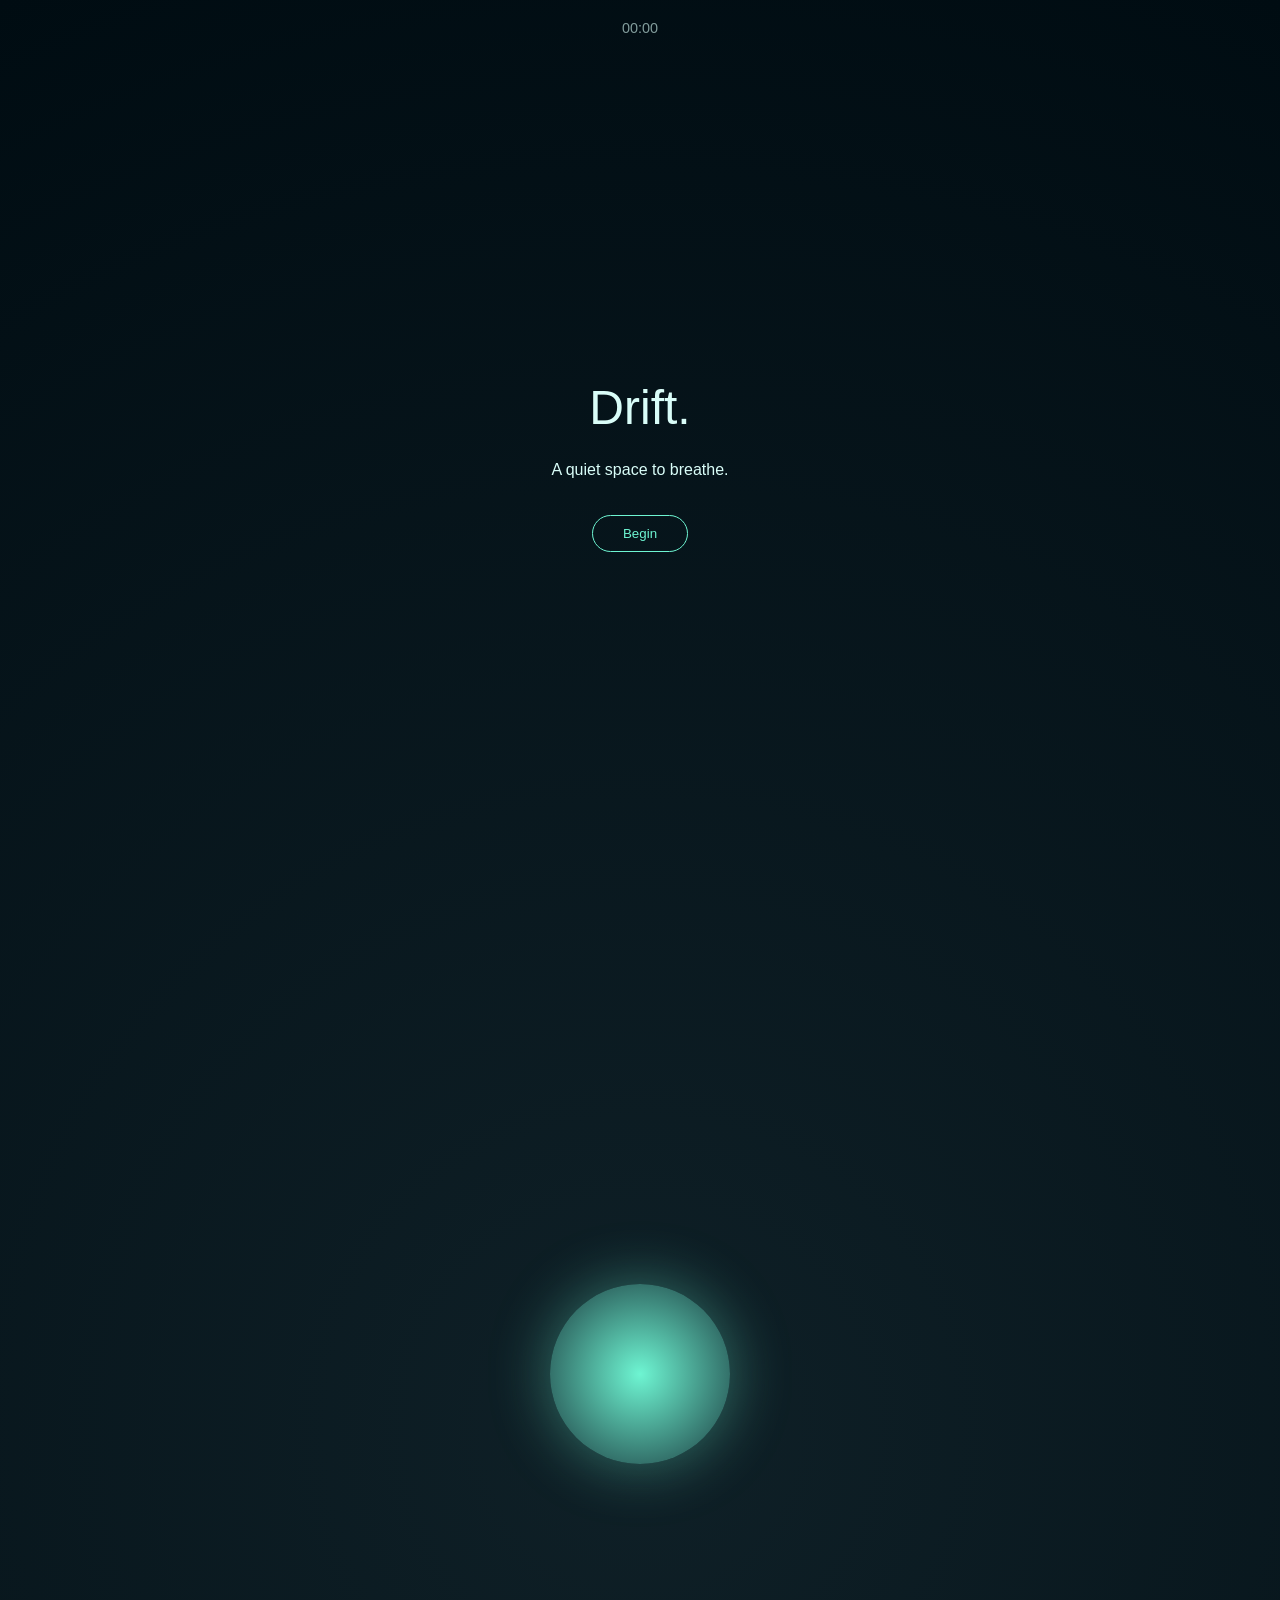
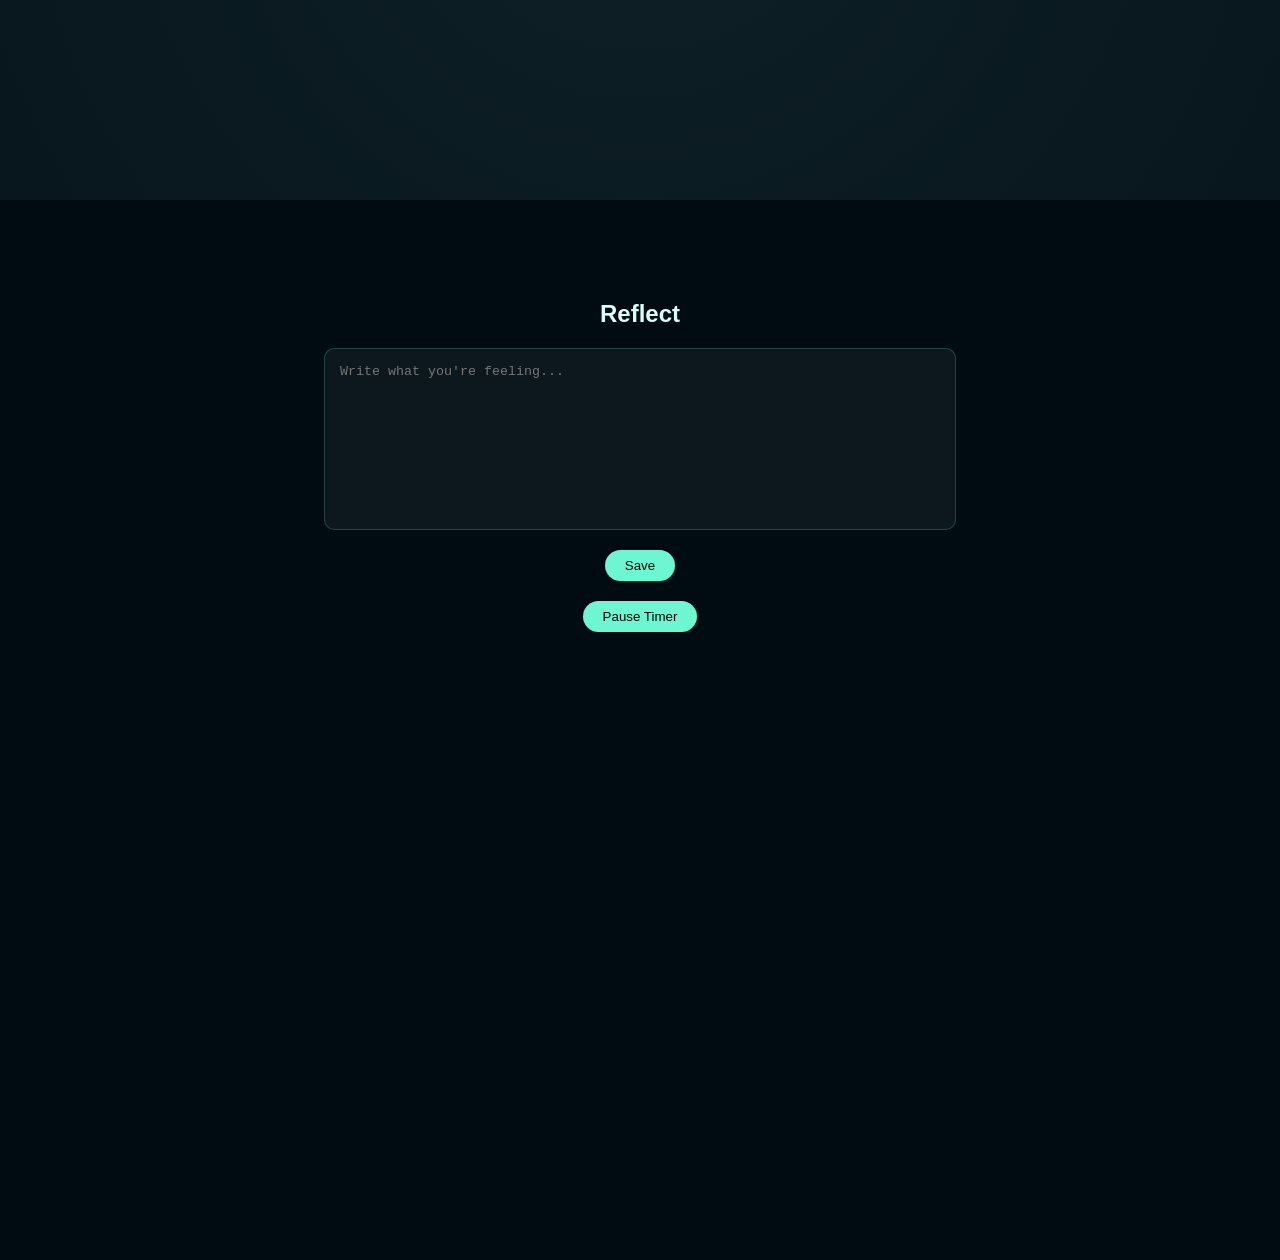
==== index.html @ ee930a50 "Update and rename calmzone.html to index.html" ====
<!DOCTYPE html>
<html lang="en">
<head>
<meta charset="UTF-8">
<meta name="viewport" content="width=device-width, initial-scale=1.0">
<title>Drift with me</title>
<link rel="stylesheet" href="styless.css">
</head>
<body>

<div class="intro" id="intro">
  <h1>Drift.</h1>
  <p>A quiet space to breathe.</p>
  <button id="startBtn">Begin</button>
</div>

<section class="hero hidden" id="hero">
  <div class="timer" id="timer">00:00</div>
  <div class="instruction" id="instruction">Inhale</div>
  <div class="orb" id="orb"></div>
</section>

<section class="journal hidden" id="journal">
  <h2>Reflect</h2>
  <textarea id="journalInput" placeholder="Write what you're feeling..."></textarea>
  <button id="saveBtn">Save</button>
  <button id="pausetimer">Pause Timer</button>
  <div class="saved" id="savedMsg">Saved quietly.</div>
</section>

<audio id="ambient" loop>
  <source src="ambient/valentinalopezz-calm-atmosphere-294371.mp3" type="audio/mp3">
</audio>

<script src="scriptss.js"></script>
</body>
</html>
---- styless.css ----
body {
  margin: 0;
  font-family: 'Segoe UI', sans-serif;
  background: radial-gradient(circle at center, #0f2027, #000c12);
  color: #d9fdf8;
  overflow-x: hidden;
  transition: background 8s ease-in-out;
}

.hidden {
  display: none;
}


.intro {
  height: 100vh;
  display: flex;
  flex-direction: column;
  align-items: center;
  justify-content: center;
}

.intro h1 {
  font-weight: 300;
  font-size: 3rem;
  margin-bottom: 10px;
}

.intro button {
  margin-top: 20px;
  padding: 10px 30px;
  border-radius: 30px;
  border: 1px solid #6ef5d2;
  background: transparent;
  color: #6ef5d2;
  cursor: pointer;
}


.hero {
  height: 100vh;
  display: flex;
  flex-direction: column;
  align-items: center;
  justify-content: center;
}

.timer {
  position: absolute;
  top: 20px;
  font-size: 0.9rem;
  opacity: 0.6;
}

.instruction {
  margin-bottom: 30px;
  letter-spacing: 3px;
  opacity: 0;
  transition: opacity 1.5s ease;
}

.orb {
  width: 180px;
  height: 180px;
  border-radius: 50%;
  background: radial-gradient(circle, #6ef5d2, #1b3a3f);
  box-shadow: 0 0 60px rgba(110,245,210,0.4);
  transition: transform 4s ease-in-out;
}

.sound-toggle {
  margin-top: 40px;
  background: transparent;
  border: 1px solid #6ef5d2;
  color: #6ef5d2;
  padding: 8px 16px;
  border-radius: 20px;
  cursor: pointer;
}


.journal {
  min-height: 100vh;
  padding: 80px 20px;
  display: flex;
  flex-direction: column;
  align-items: center;
  background: #000c12;
}

textarea {
  width: 80%;
  max-width: 600px;
  height: 150px;
  background: rgba(255,255,255,0.05);
  border: 1px solid rgba(110,245,210,0.2);
  color: white;
  padding: 15px;
  border-radius: 10px;
  resize: none;
}

#saveBtn {
  margin-top: 20px;
  padding: 8px 20px;
  border: none;
  background: #6ef5d2;
  color: black;
  border-radius: 20px;
  cursor: pointer;
}

#pausetimer {
  margin-top: 20px;
  padding: 8px 20px;
  border: none;
  background: #6ef5d2;
  color: black;
  border-radius: 20px;
  cursor: pointer;
}

.saved {
  margin-top: 15px;
  opacity: 0;
  transition: opacity 1s ease;
  font-size: 0.9rem;
}
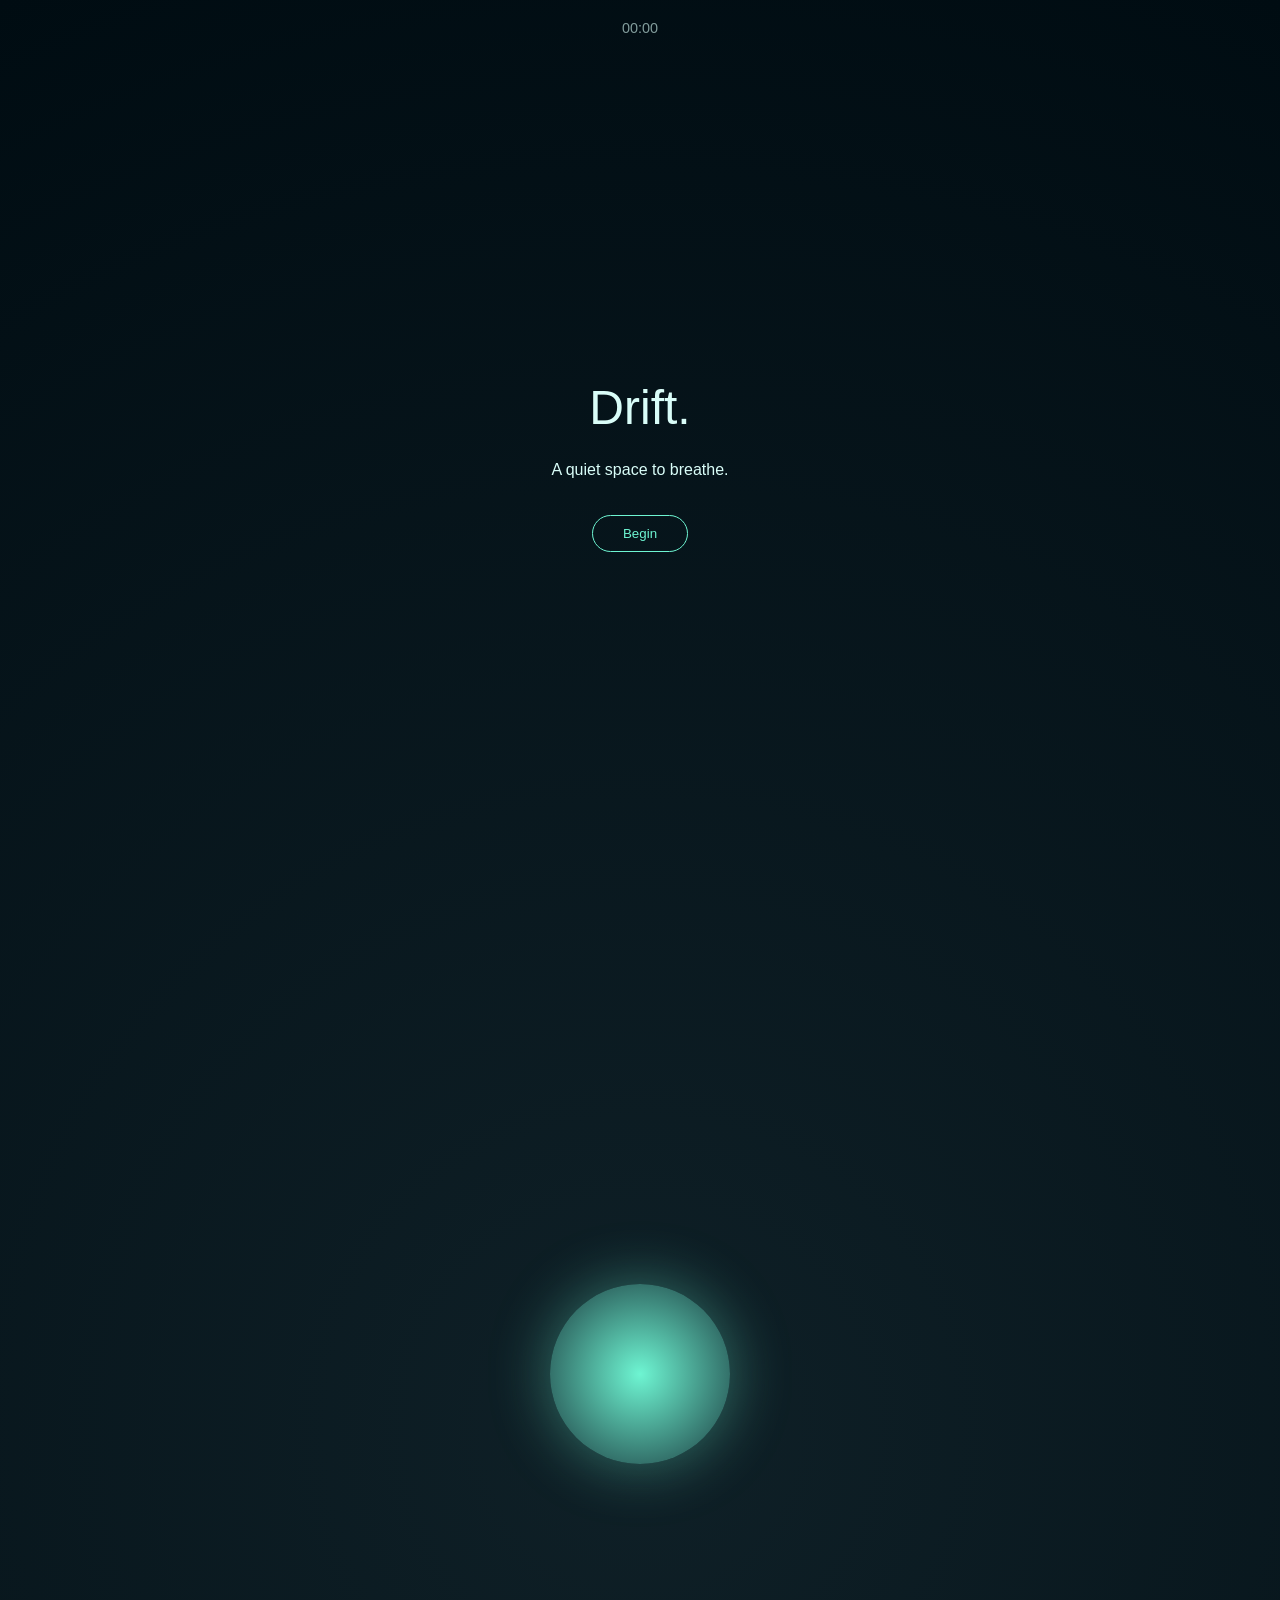
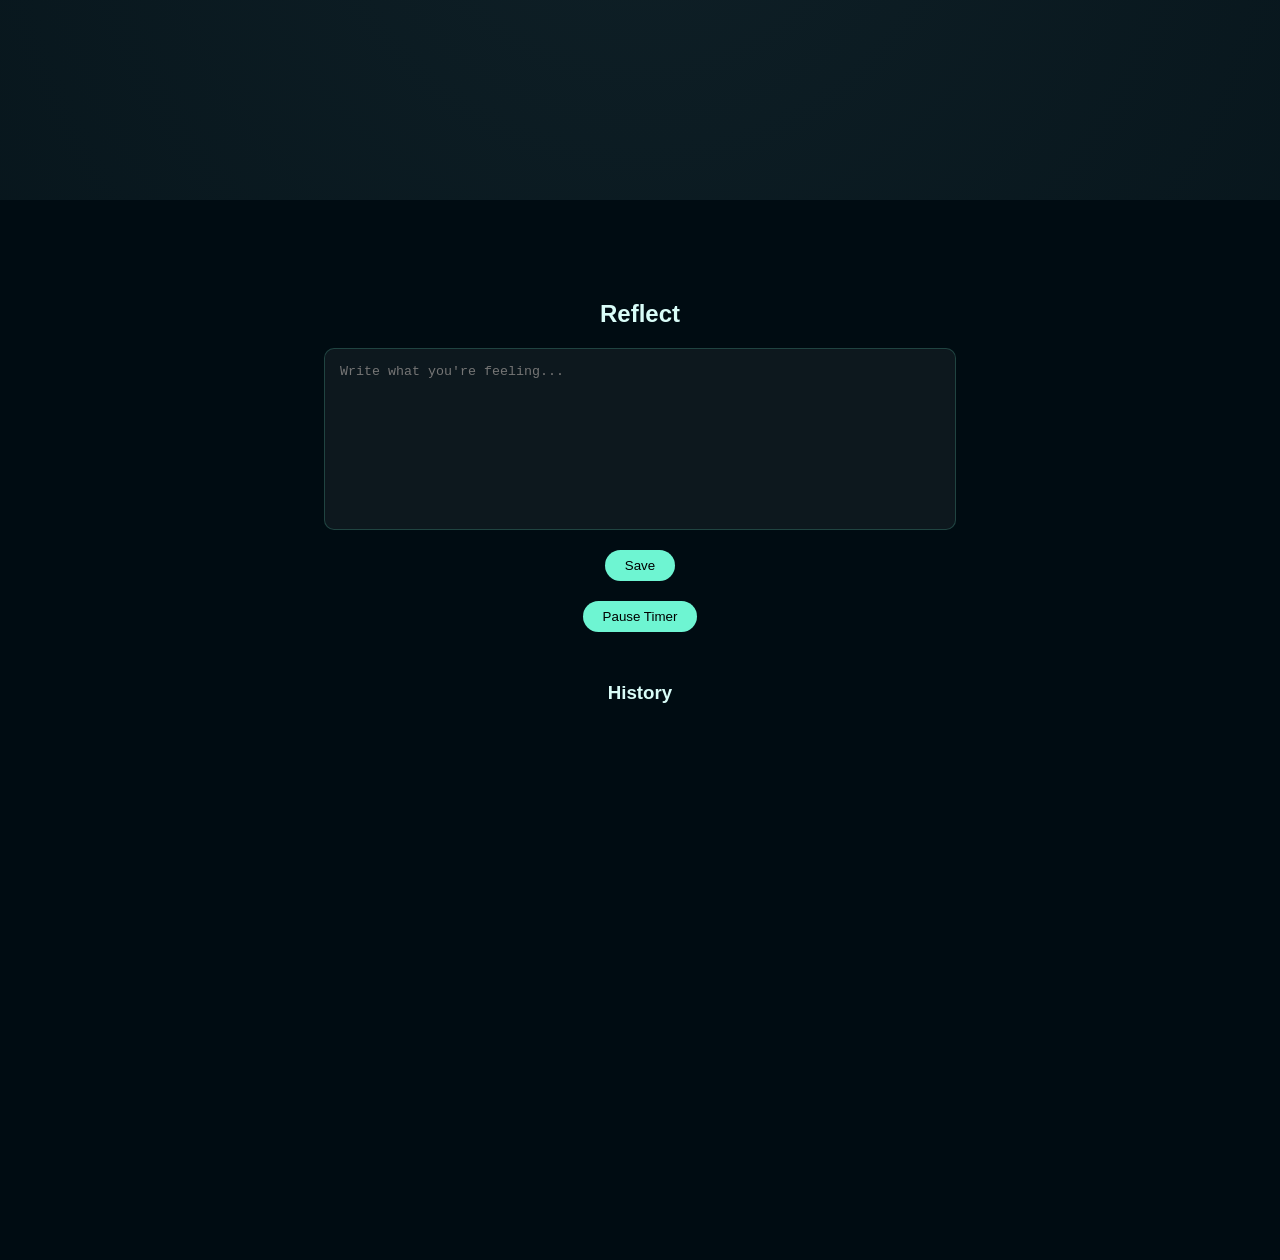
==== commit 33604aca: "Update index.html" ====
--- a/index.html
+++ b/index.html
@@ -26,6 +26,11 @@
   <button id="saveBtn">Save</button>
   <button id="pausetimer">Pause Timer</button>
   <div class="saved" id="savedMsg">Saved quietly.</div>
+  <div class="history">
+  <h3>History</h3>
+  <div id="historyList"></div>
+</div>
+
 </section>
 
 <audio id="ambient" loop>
@@ -36,3 +41,4 @@
 </body>
 </html>
 
+
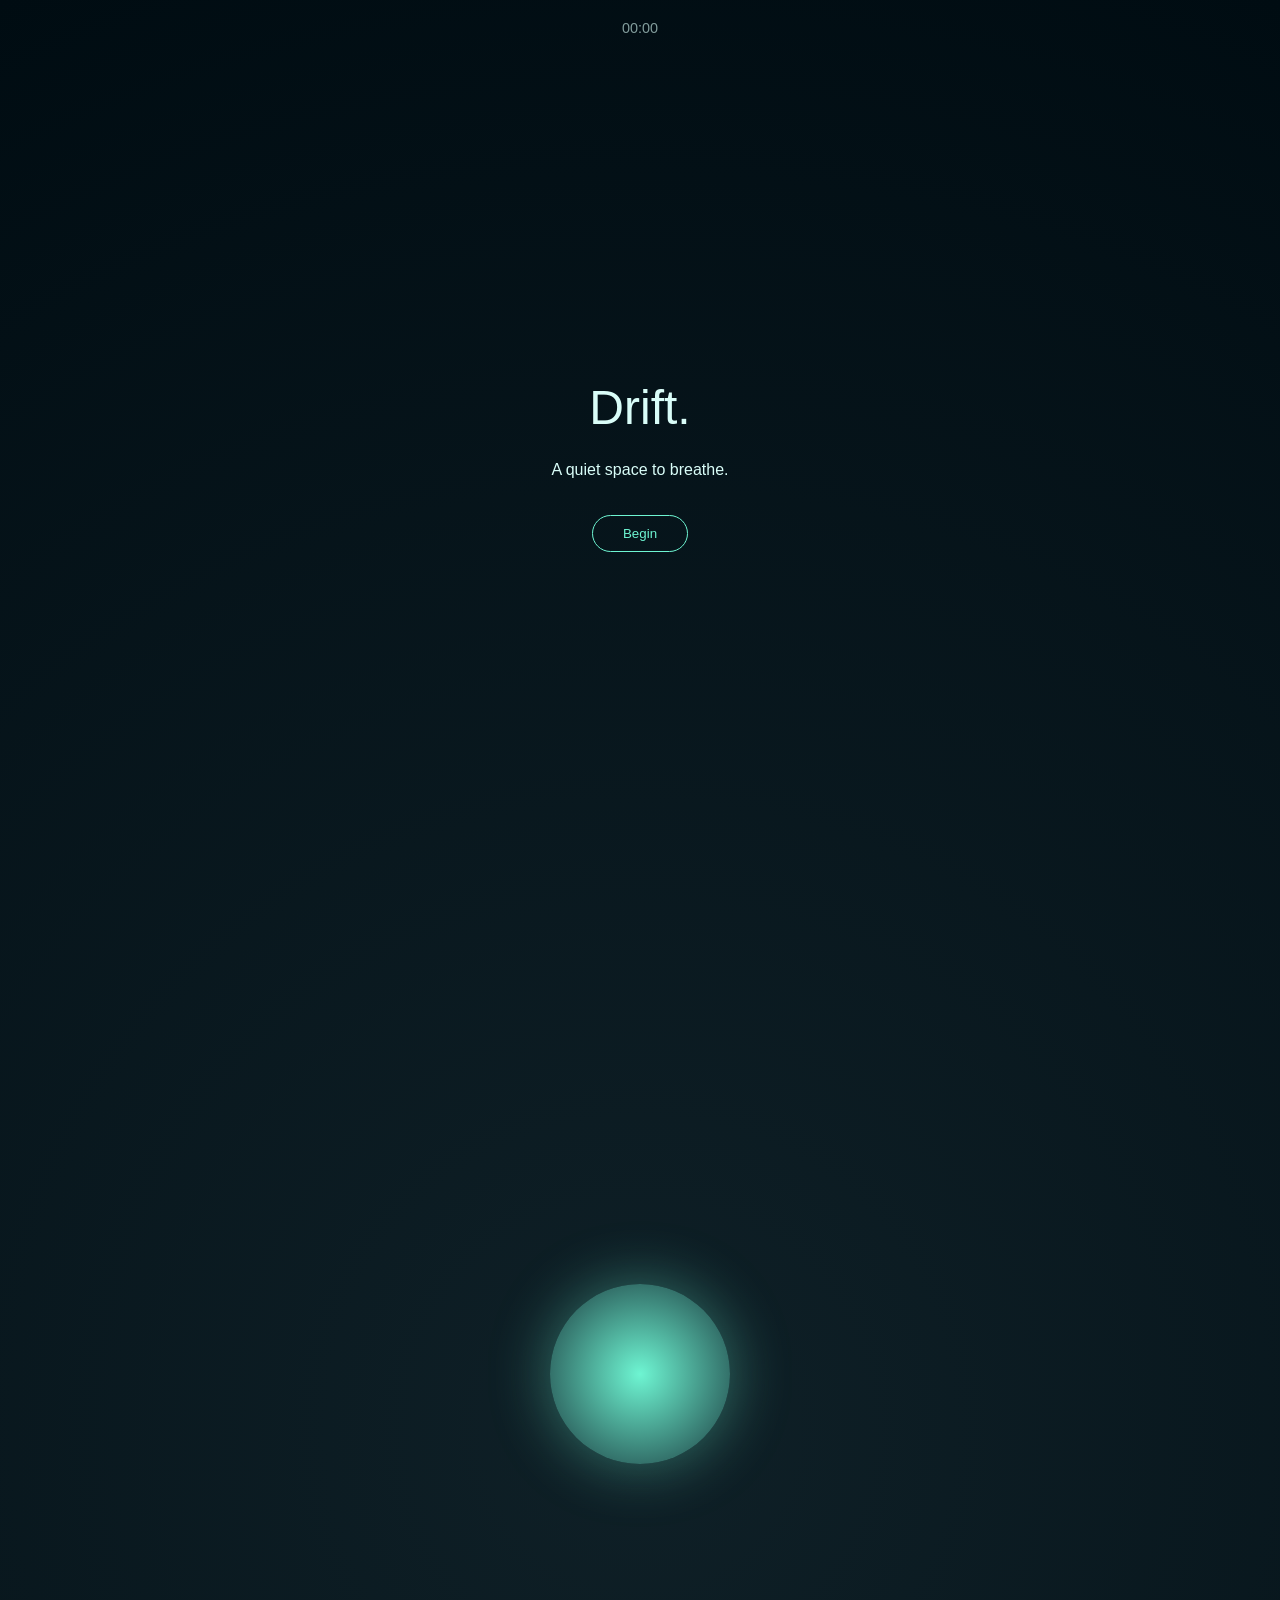
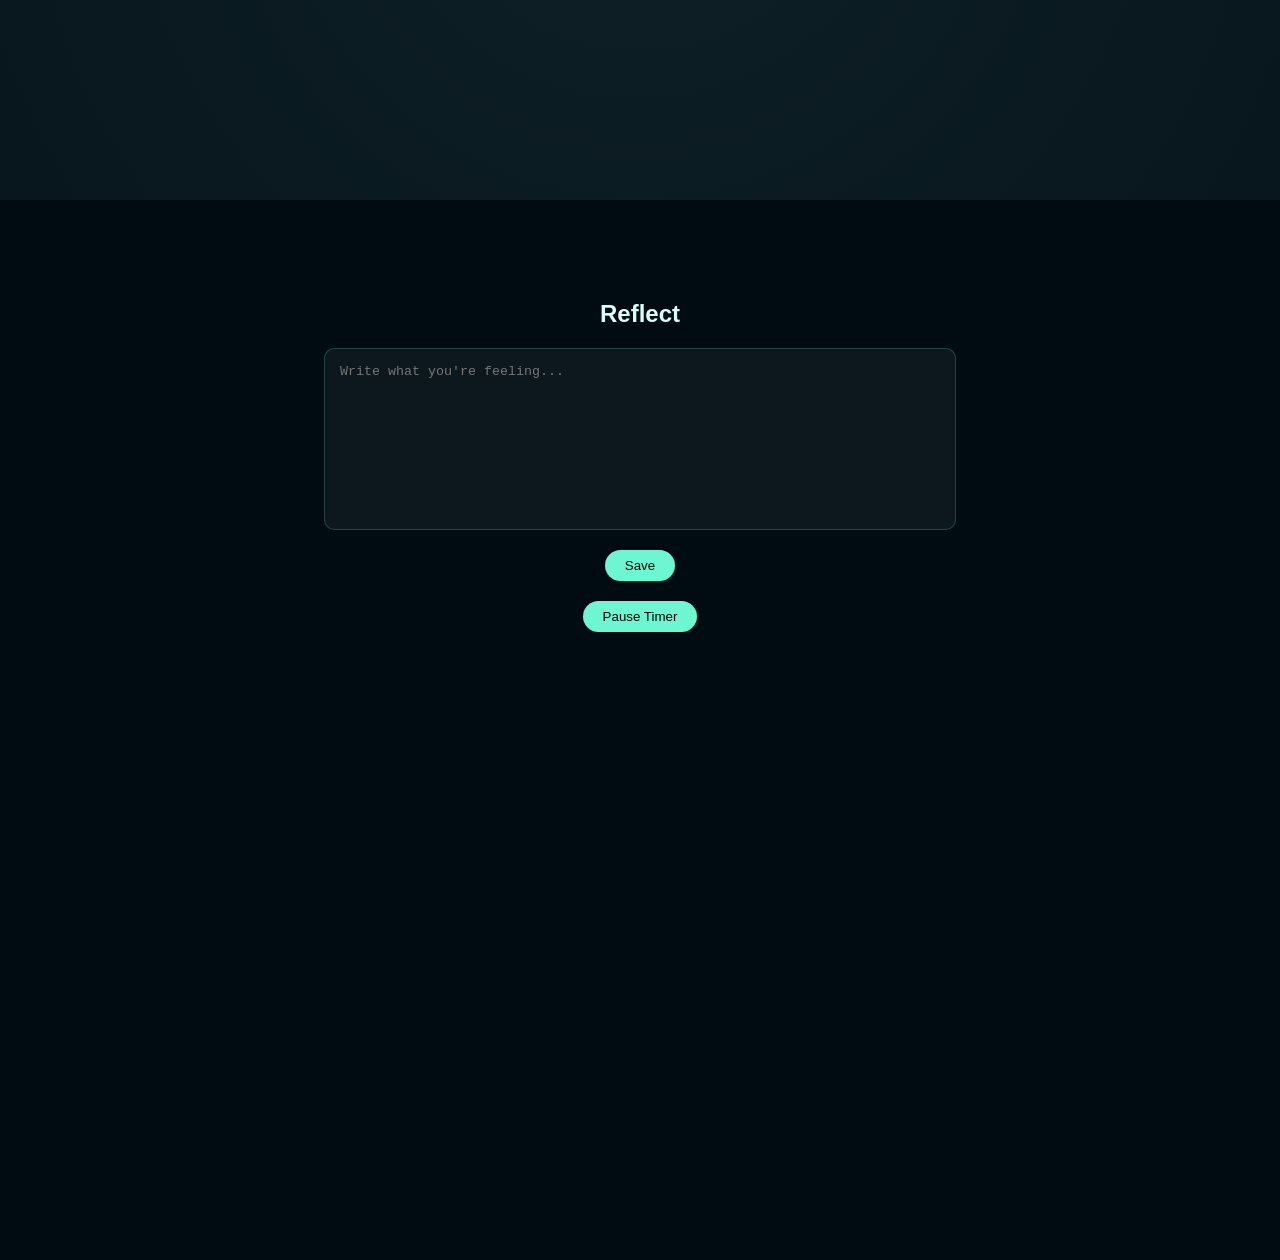
==== commit b00e2c5a: "Update index.html" ====
--- a/index.html
+++ b/index.html
@@ -26,9 +26,6 @@
   <button id="saveBtn">Save</button>
   <button id="pausetimer">Pause Timer</button>
   <div class="saved" id="savedMsg">Saved quietly.</div>
-  <div class="history">
-  <h3>History</h3>
-  <div id="historyList"></div>
 </div>
 
 </section>
@@ -42,3 +39,4 @@
 </html>
 
 
+
--- a/styless.css
+++ b/styless.css
@@ -127,3 +127,38 @@
   font-size: 0.9rem;
 }
 
+.history {
+  margin-top: 40px;
+  width: 80%;
+  max-width: 600px;
+}
+
+.history h3 {
+  font-weight: 300;
+  opacity: 0.7;
+  margin-bottom: 20px;
+}
+
+.entry {
+  background: rgba(255,255,255,0.05);
+  border: 1px solid rgba(110,245,210,0.15);
+  padding: 15px;
+  border-radius: 12px;
+  margin-bottom: 15px;
+  font-size: 0.85rem;
+  line-height: 1.5;
+  backdrop-filter: blur(6px);
+  transition: transform 0.3s ease, opacity 0.3s ease;
+}
+
+.entry:hover {
+  transform: translateY(-3px);
+  opacity: 1;
+}
+
+.entry strong {
+  display: block;
+  font-size: 0.75rem;
+  opacity: 0.6;
+  margin-bottom: 6px;
+}
